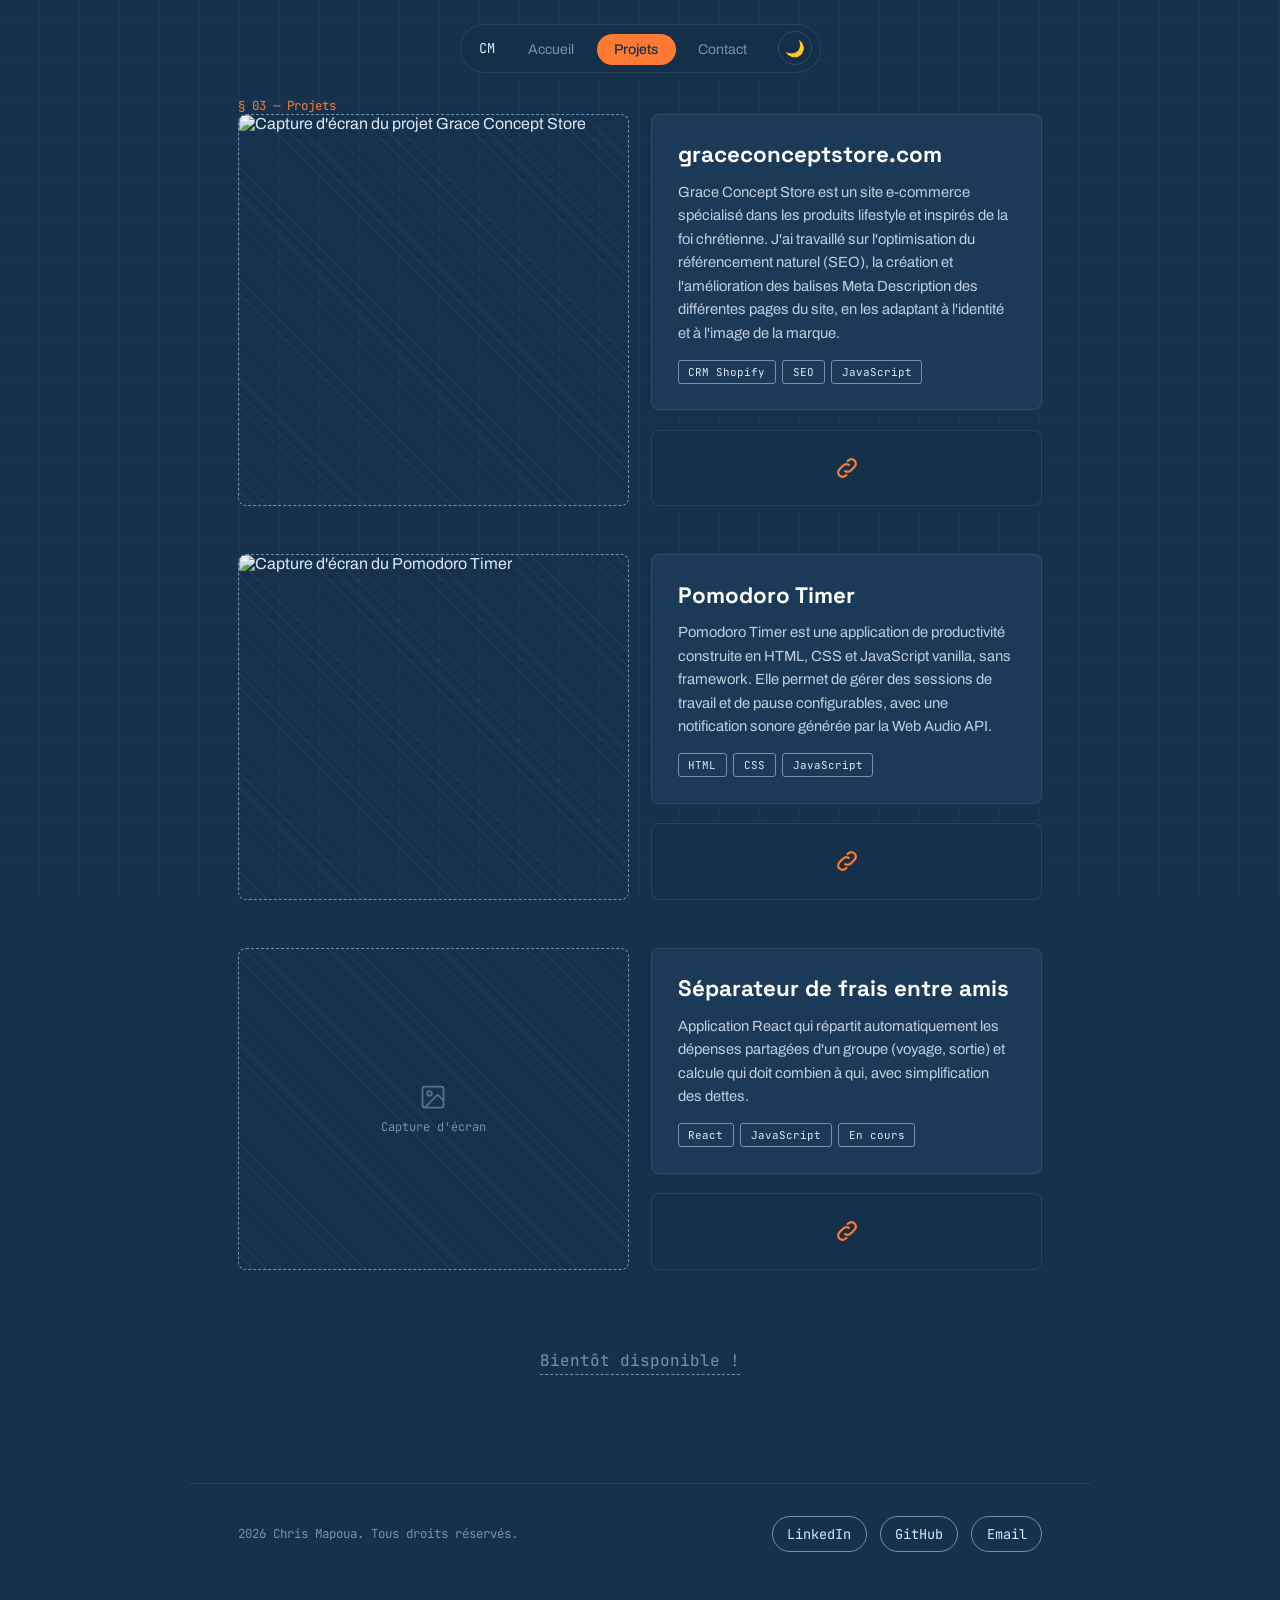
==== projects.html @ b3194ba0 "pages web upload portfolio" ====
<!DOCTYPE html>
<html lang="fr">
<head>
  <meta charset="UTF-8">
  <meta name="viewport" content="width=device-width, initial-scale=1.0">
  <meta name="description" content="Projets de Chris Mapoua, développeur front-end">
  <title>Projets — Chris Mapoua</title>
  <link rel="preconnect" href="https://fonts.googleapis.com">
  <link rel="preconnect" href="https://fonts.gstatic.com" crossorigin>
  <link href="https://fonts.googleapis.com/css2?family=Space+Grotesk:wght@400;500;700&family=Archivo:wght@400;500&family=JetBrains+Mono:wght@400;500&display=swap" rel="stylesheet">
  <link rel="stylesheet" href="style.css">
</head>

<body>

  <header>
    <nav aria-label="Navigation principale">
      <a href="index.html" class="logo">CM</a>
      <ul class="nav-links">
        <li><a href="index.html">Accueil</a></li>
        <li><a href="projects.html" class="active">Projets</a></li>
        <li><a href="contact.html">Contact</a></li>
      </ul>
      <button id="theme-toggle" aria-label="Changer le thème clair/sombre">🌙</button>
    </nav>
  </header>

  <main>
    <span class="section-eyebrow" style="margin-top: 0;">§ 03 — Projets</span>

    <!-- Projet 1 : Grace Concept Store (site réel, en production) -->
    <article class="project-full reveal" id="grace">
      <div class="shot">
        <img src="images/homepage grace portfolio.png" alt="Capture d'écran du projet Grace Concept Store">
      </div>
      <div class="side">
        <div class="info-panel">
          <h3>graceconceptstore.com</h3>
          <p>
           Grace Concept Store est un site e-commerce spécialisé dans les produits lifestyle
           et inspirés de la foi chrétienne. J'ai travaillé sur l'optimisation du référencement naturel (SEO), la création et l'amélioration des balises Meta Description des
           différentes pages du site, en les adaptant à l'identité et à l'image de la marque.
          </p>
          <ul class="stack-badges">
            <li>CRM Shopify</li><li>SEO</li><li>JavaScript</li>
          </ul>
        </div>
        <div class="link-panel">
          <a href="https://graceconceptstore.com/" aria-label="Voir le projet">
            <svg viewBox="0 0 24 24" fill="none" stroke="currentColor" stroke-width="1.8" aria-hidden="true">
              <path d="M10 14a3.5 3.5 0 0 0 5 0l3-3a3.5 3.5 0 0 0-5-5l-1 1"/>
              <path d="M14 10a3.5 3.5 0 0 0-5 0l-3 3a3.5 3.5 0 0 0 5 5l1-1"/>
            </svg>
          </a>
        </div>
      </div>
    </article>

    <!-- Projet 2 : Pomodoro Timer -->
    <article class="project-full reveal" id="pomodoro">
      <div class="shot">
        <img src="images/pomodoro-screenshot.png" alt="Capture d'écran du Pomodoro Timer">
      </div>
      <div class="side">
        <div class="info-panel">
          <h3>Pomodoro Timer</h3>
          <p>
            Pomodoro Timer est une application de productivité construite en HTML, CSS et
            JavaScript vanilla, sans framework. Elle permet de gérer des sessions de travail
            et de pause configurables, avec une notification sonore générée par la Web Audio API.
          </p>
          <ul class="stack-badges">
            <li>HTML</li><li>CSS</li><li>JavaScript</li>
          </ul>
        </div>
        <div class="link-panel">
          <a href="#" aria-label="Voir le projet">
            <svg viewBox="0 0 24 24" fill="none" stroke="currentColor" stroke-width="1.8" aria-hidden="true">
              <path d="M10 14a3.5 3.5 0 0 0 5 0l3-3a3.5 3.5 0 0 0-5-5l-1 1"/>
              <path d="M14 10a3.5 3.5 0 0 0-5 0l-3 3a3.5 3.5 0 0 0 5 5l1-1"/>
            </svg>
          </a>
        </div>
      </div>
    </article>

    <!-- Projet 3 : Séparateur de frais entre amis (en cours) -->
    <article class="project-full reveal" id="split">
      <div class="shot">
        <div class="shot-label">
          <svg viewBox="0 0 24 24" fill="none" stroke="currentColor" stroke-width="1.5" aria-hidden="true">
            <rect x="3" y="3" width="18" height="18" rx="2"/><circle cx="9" cy="9" r="2"/><path d="M21 15l-5-5L5 21"/>
          </svg>
          <span>Capture d'écran</span>
        </div>
      </div>
      <div class="side">
        <div class="info-panel">
          <h3>Séparateur de frais entre amis</h3>
          <p>
            Application React qui répartit automatiquement les dépenses partagées d'un groupe
            (voyage, sortie) et calcule qui doit combien à qui, avec simplification des dettes.
          </p>
          <ul class="stack-badges">
            <li>React</li><li>JavaScript</li><li>En cours</li>
          </ul>
        </div>
        <div class="link-panel">
          <a href="#" aria-label="Voir le projet">
            <svg viewBox="0 0 24 24" fill="none" stroke="currentColor" stroke-width="1.8" aria-hidden="true">
              <path d="M10 14a3.5 3.5 0 0 0 5 0l3-3a3.5 3.5 0 0 0-5-5l-1 1"/>
              <path d="M14 10a3.5 3.5 0 0 0-5 0l-3 3a3.5 3.5 0 0 0 5 5l1-1"/>
            </svg>
          </a>
        </div>
      </div>
    </article>

    <div class="coming-soon-link">
      <a href="#">Bientôt disponible !</a>
    </div>
  </main>

  <footer>
    <small><span id="copyright-year">2026</span> Chris Mapoua. Tous droits réservés.</small>
    <ul class="socials">
      <li><a href="https://linkedin.com/in/chris-mapoua" target="_blank" rel="noopener noreferrer" aria-label="LinkedIn">LinkedIn</a></li>
      <li><a href="https://github.com/Chrix162" target="_blank" rel="noopener noreferrer" aria-label="GitHub">GitHub</a></li>
      <li><a href="mailto:cmapoua@gmail.com" aria-label="Email">Email</a></li>
    </ul>
  </footer>

  <script src="script.js"></script>
</body>
</html>
---- style.css ----
/* =========================================================
   Chris Mapoua — Portfolio — style.css
   Design system "Blueprint" partagé entre index.html,
   projects.html et contact.html.
========================================================= */

:root {
  --bg: #16314c;
  --bg-2: #1c3c5c;
  --panel: #1a3a58;
  --panel-2: #14304a;
  --line: #dbe9f6;
  --line-dim: #6f94b3;
  --orange: #ff7a33;
  --heading: #ffffff;
  --grid-line: rgba(219,233,246,0.06);
  --font-display: 'Space Grotesk', sans-serif;
  --font-body: 'Archivo', sans-serif;
  --font-mono: 'JetBrains Mono', monospace;
}

* { box-sizing: border-box; margin: 0; padding: 0; }
html { scroll-behavior: smooth; }
body {
  background: var(--bg);
  color: var(--line);
  font-family: var(--font-body);
  min-height: 100vh;
  position: relative;
}

/* Grille de fond façon papier calque, sur toutes les pages */
body::before {
  content: '';
  position: fixed;
  inset: 0;
  z-index: -1;
  background-image:
    repeating-linear-gradient(0deg, transparent, transparent 39px, var(--grid-line) 40px),
    repeating-linear-gradient(90deg, transparent, transparent 39px, var(--grid-line) 40px);
}

a { color: inherit; }

/* ---------- Navbar pilule flottante (identique sur les 3 pages) ---------- */
header { position: sticky; top: 1.5rem; z-index: 50; display: flex; justify-content: center; margin-bottom: 3rem; }
header nav {
  display: flex;
  align-items: center;
  gap: 0.4rem;
  background: rgba(20, 48, 74, 0.85);
  backdrop-filter: blur(10px);
  border: 1px solid rgba(219,233,246,0.1);
  border-radius: 999px;
  padding: 0.4rem 0.5rem 0.4rem 1.1rem;
}
header .logo {
  font-family: var(--font-mono);
  font-size: 0.85rem;
  color: var(--line);
  text-decoration: none;
  margin-right: 0.6rem;
}
.nav-links { display: flex; gap: 0.3rem; list-style: none; }
.nav-links a {
  font-family: var(--font-body);
  font-size: 0.88rem;
  color: var(--line-dim);
  text-decoration: none;
  padding: 0.5rem 1.1rem;
  border-radius: 999px;
  transition: background 0.2s ease, color 0.2s ease;
}
.nav-links a:hover { color: var(--line); }
.nav-links a.active { background: var(--orange); color: var(--bg); font-weight: 500; }

#theme-toggle {
  margin-left: 0.4rem;
  width: 34px; height: 34px;
  border-radius: 50%;
  border: 1px solid rgba(219,233,246,0.15);
  background: transparent;
  color: var(--line);
  font-size: 1rem;
  cursor: pointer;
}

main { max-width: 900px; margin: 0 auto; padding: 0 clamp(1.5rem, 6vw, 3rem) 5rem; }

/* ---------- Hero ---------- */
.hero { padding-top: 1rem; }
.hero-identity { display: flex; align-items: center; gap: 1.4rem; margin-bottom: 1.6rem; }
.hero-photo {
  width: 92px; height: 92px;
  border-radius: 50%;
  object-fit: cover;
  border: 2px solid var(--orange);
  background: var(--panel);
}
.hero h1 { font-family: var(--font-display); font-weight: 700; font-size: clamp(1.9rem, 5vw, 2.6rem); color: var(--heading); }
.hero .role { font-family: var(--font-mono); font-size: 0.92rem; color: var(--orange); margin-top: 0.3rem; }
.intro { max-width: 62ch; line-height: 1.7; color: var(--line); opacity: 0.88; font-size: 1.02rem; }

.socials { display: flex; gap: 0.8rem; list-style: none; margin-top: 1.6rem; flex-wrap: wrap; }
.socials a {
  display: inline-flex; align-items: center; gap: 0.4rem;
  font-family: var(--font-mono); font-size: 0.85rem;
  text-decoration: none;
  border: 1px solid var(--line-dim);
  padding: 0.5rem 0.9rem;
  border-radius: 999px;
  transition: border-color 0.2s ease, color 0.2s ease;
}
.socials a:hover { border-color: var(--orange); color: var(--orange); }
.socials svg { width: 16px; height: 16px; }

/* ---------- Section title pattern ---------- */
.section-eyebrow { font-family: var(--font-mono); font-size: 0.78rem; color: var(--orange); margin-top: 3.5rem; display: block; }
h2 { font-family: var(--font-display); font-weight: 700; font-size: clamp(1.6rem, 4vw, 2.1rem); color: var(--heading); margin-top: 0.5rem; margin-bottom: 1.6rem; }

/* ---------- Experience / education tabs ---------- */
.tabs { display: flex; gap: 0.5rem; margin-bottom: 1.6rem; }
.tab-btn {
  font-family: var(--font-mono);
  font-size: 0.85rem;
  color: var(--line-dim);
  background: transparent;
  border: 1px solid var(--line-dim);
  padding: 0.5rem 1.1rem;
  border-radius: 6px;
  cursor: pointer;
  transition: border-color 0.2s ease, color 0.2s ease;
}
.tab-btn.active, .tab-btn:hover { border-color: var(--orange); color: var(--orange); }
.tab-content.hidden { display: none; }

.timeline { list-style: none; display: flex; flex-direction: column; gap: 1.2rem; }
.entry {
  background: var(--panel);
  border: 1px solid rgba(219,233,246,0.1);
  border-radius: 10px;
  padding: 1.6rem;
  position: relative;
}
.entry-logo {
  width: 36px; height: 36px;
  border-radius: 6px;
  object-fit: contain;
  background: var(--panel-2);
  padding: 4px;
  margin-bottom: 0.8rem;
}
.entry h3 { font-family: var(--font-display); font-size: 1.15rem; color: var(--heading); }
.role-row { display: flex; flex-wrap: wrap; justify-content: space-between; align-items: baseline; gap: 0.5rem; margin-top: 0.6rem; }
.role-row .role { font-family: var(--font-mono); font-size: 0.85rem; color: var(--orange); }
.role-row .dates { font-family: var(--font-mono); font-size: 0.78rem; color: var(--line-dim); }
.entry ul { margin-top: 0.9rem; padding-left: 1.2rem; display: flex; flex-direction: column; gap: 0.5rem; }
.entry li { font-size: 0.92rem; line-height: 1.55; color: var(--line); opacity: 0.85; }

/* ---------- Skills grid ---------- */
.skills-grid {
  list-style: none;
  display: grid;
  grid-template-columns: repeat(auto-fill, minmax(90px, 1fr));
  gap: 1rem;
}
.skills-grid li {
  background: var(--panel);
  border: 1px solid rgba(219,233,246,0.1);
  border-radius: 8px;
  padding: 1rem 0.6rem;
  display: flex;
  flex-direction: column;
  align-items: center;
  gap: 0.5rem;
  transition: border-color 0.2s ease;
}
.skills-grid li:hover { border-color: var(--orange); }
.skill-icon { width: 30px; height: 30px; }
/* Le logo Vercel est un aplat noir : sur notre fond sombre il faut
   l'inverser en blanc pour qu'il reste visible. */
.skill-icon--invert { filter: invert(1); }
.skills-grid span { font-family: var(--font-mono); font-size: 0.75rem; color: var(--line-dim); }

/* ---------- Projects (aperçu sur index + grille complète sur projects.html) ---------- */
.projects-grid {
  display: grid;
  grid-template-columns: repeat(auto-fit, minmax(240px, 1fr));
  gap: 1.2rem;
}
.project-card {
  background: var(--panel);
  border: 1px solid rgba(219,233,246,0.1);
  border-radius: 10px;
  padding: 1.4rem;
}
.project-card h3 { font-family: var(--font-display); font-size: 1.1rem; }
.card-link { text-decoration: none; color: var(--heading); }
.card-link:hover { color: var(--orange); }
.project-card p { margin-top: 0.6rem; font-size: 0.9rem; line-height: 1.55; color: var(--line); opacity: 0.82; }
.stack-badges { list-style: none; display: flex; flex-wrap: wrap; gap: 0.4rem; margin-top: 0.9rem; }
.stack-badges li {
  font-family: var(--font-mono); font-size: 0.68rem;
  border: 1px solid var(--line-dim);
  padding: 0.25rem 0.6rem;
  border-radius: 3px;
}
.see-more {
  display: inline-block;
  margin-top: 1.6rem;
  font-family: var(--font-mono);
  font-size: 0.9rem;
  color: var(--orange);
  text-decoration: none;
  border-bottom: 1px dashed var(--orange);
  padding-bottom: 2px;
}

/* ---------- Projets — page complète (style Tim Gatzke) ---------- */
.project-full {
  display: grid;
  grid-template-columns: 1fr 1fr;
  gap: 1.4rem;
  margin-bottom: 3rem;
}
.project-full .shot {
  border: 1.5px dashed var(--line-dim);
  border-radius: 8px;
  background: repeating-linear-gradient(45deg, transparent, transparent 9px, rgba(219,233,246,0.05) 9px, rgba(219,233,246,0.05) 10px);
  display: flex; align-items: center; justify-content: center;
  min-height: 280px;
  position: relative;
  overflow: hidden;
}
/* L'image de capture d'écran remplit tout le cadre .shot, sans le déformer.
   object-fit: cover recadre l'excédent au lieu d'étirer l'image. */
.shot img {
  display: block;
  width: 100%;
  height: 100%;
  object-fit: cover;
}
.shot-label {
  display: flex; flex-direction: column; align-items: center; gap: 0.5rem;
  color: var(--line-dim); font-family: var(--font-mono); font-size: 0.75rem; text-align: center;
}
.shot-label svg { width: 28px; height: 28px; opacity: 0.7; }
.project-full .side { display: flex; flex-direction: column; gap: 1.2rem; }
.info-panel {
  background: var(--panel);
  border: 1px solid rgba(219,233,246,0.1);
  border-radius: 8px;
  padding: 1.6rem;
  flex-grow: 1;
}
.info-panel h3 { font-family: var(--font-display); font-size: 1.4rem; color: var(--heading); }
.info-panel p { margin-top: 0.7rem; line-height: 1.6; color: var(--line); opacity: 0.85; font-size: 0.92rem; }
.link-panel {
  background: var(--panel-2);
  border: 1px solid rgba(219,233,246,0.1);
  border-radius: 8px;
  display: flex; align-items: center; justify-content: center;
  padding: 1.4rem;
}
.link-panel a { color: var(--orange); display: flex; }
.link-panel a:hover { color: var(--heading); }
.link-panel svg { width: 30px; height: 30px; }
.coming-soon-link { text-align: center; padding: 2rem 0; font-family: var(--font-mono); }
.coming-soon-link a {
  color: var(--line-dim); text-decoration: none; font-size: 1rem;
  border-bottom: 1px dashed var(--line-dim); padding-bottom: 3px;
}
.coming-soon-link a:hover { color: var(--orange); border-color: var(--orange); }

/* ---------- Contact (aperçu + page complète) ---------- */
.contact { margin-top: 3.5rem; }
.contact p { color: var(--line-dim); margin-bottom: 1rem; }
.contact > a {
  display: inline-block;
  font-family: var(--font-mono);
  color: var(--orange);
  text-decoration: none;
  border-bottom: 1px dashed var(--orange);
}

.contact-grid {
  display: grid;
  grid-template-columns: 1fr 1fr;
  grid-template-rows: auto auto;
  gap: 1.2rem;
  margin-bottom: 3.5rem;
}
.contact-card {
  background: var(--panel);
  border: 1px solid rgba(219,233,246,0.1);
  border-radius: 12px;
  display: flex; align-items: center; justify-content: center;
  text-align: center;
  padding: 2rem;
  transition: border-color 0.2s ease;
}
.contact-card:hover { border-color: var(--orange); }
.contact-card--email { grid-column: 1; grid-row: 1; }
.contact-card--github { grid-column: 1; grid-row: 2; flex-direction: column; gap: 0.6rem; }
.contact-card--linkedin { grid-column: 2; grid-row: 1 / 3; }

.email-pill {
  display: inline-flex; align-items: center; gap: 0.6rem;
  background: var(--panel-2);
  border-radius: 999px;
  padding: 0.6rem 1.2rem;
  color: var(--line);
  text-decoration: none;
  font-family: var(--font-mono);
  font-size: 0.85rem;
  transition: background 0.2s ease;
}
.email-pill:hover { background: var(--orange); color: var(--bg); }
.email-pill svg { width: 18px; height: 18px; }

.contact-card--github a { text-decoration: none; color: inherit; display: flex; flex-direction: column; align-items: center; gap: 0.6rem; }
.contact-card--github svg { width: 38px; height: 38px; color: var(--line); }
.contact-card--github h3 { font-family: var(--font-display); font-size: 1.15rem; color: var(--heading); }
.contact-card--github p { font-size: 0.88rem; color: var(--line-dim); }

.contact-card--linkedin a { color: var(--line); display: flex; align-items: center; justify-content: center; }
.contact-card--linkedin svg { width: 42px; height: 42px; }
.contact-card--linkedin a:hover svg { color: var(--orange); }

form { margin-top: 2rem; display: flex; flex-direction: column; gap: 1rem; }
.field {
  background: var(--panel);
  border: 1px solid rgba(219,233,246,0.12);
  border-radius: 8px;
  padding: 0.9rem 1.1rem;
  transition: border-color 0.2s ease;
}
.field:focus-within { border-color: var(--orange); }
.field label { display: block; font-family: var(--font-mono); font-size: 0.72rem; color: var(--line-dim); margin-bottom: 0.3rem; }
.field input, .field textarea {
  width: 100%; background: transparent; border: none; outline: none;
  color: var(--line); font-family: var(--font-body); font-size: 0.95rem;
}
.field textarea { resize: vertical; min-height: 110px; }
.field input::placeholder, .field textarea::placeholder { color: var(--line-dim); opacity: 0.6; }
.submit {
  margin-top: 0.4rem;
  background: var(--orange);
  color: var(--bg);
  border: none;
  border-radius: 8px;
  padding: 0.95rem;
  font-family: var(--font-body);
  font-weight: 500;
  font-size: 0.95rem;
  cursor: pointer;
  transition: background 0.2s ease;
}
.submit:hover { background: #ff8f52; }

/* ---------- Animation d'apparition au scroll ---------- */
/* État de départ : invisible et légèrement décalé vers le bas */
.reveal {
  opacity: 0;
  transform: translateY(24px);
  transition: opacity 0.6s ease, transform 0.6s ease;
}
/* Cette classe est ajoutée par le JS quand l'élément entre dans l'écran */
.reveal.is-visible {
  opacity: 1;
  transform: translateY(0);
}

/* ---------- Thème clair (activé par le bouton 🌙/☀️) ---------- */
body[data-theme="light"] {
  --bg: #f4f7fa;
  --panel: #ffffff;
  --panel-2: #eef2f6;
  --line: #16314c;
  --line-dim: #5b7a95;
  /* Titres en noir gras, bien visibles sur fond clair */
  --heading: #10151b;
  /* Carreaux de la grille de fond : noir/gris foncé au lieu du bleu clair */
  --grid-line: rgba(16,21,27,0.08);
}

/* ---------- Footer ---------- */
footer {
  max-width: 900px;
  margin: 0 auto;
  padding: 2rem clamp(1.5rem, 6vw, 3rem) 3rem;
  display: flex;
  justify-content: space-between;
  align-items: center;
  flex-wrap: wrap;
  gap: 1rem;
  border-top: 1px solid rgba(219,233,246,0.1);
}
footer small { font-family: var(--font-mono); font-size: 0.78rem; color: var(--line-dim); }
footer .socials { margin-top: 0; }

/* ---------- Responsive ---------- */
@media (max-width: 700px) {
  .project-full { grid-template-columns: 1fr; }
  .project-full .shot { min-height: 200px; }
}
@media (max-width: 640px) {
  .contact-grid { grid-template-columns: 1fr; grid-template-rows: auto; }
  .contact-card--email, .contact-card--github, .contact-card--linkedin { grid-column: 1; grid-row: auto; }
  .contact-card--linkedin { min-height: 150px; }
  .hero-identity { flex-direction: column; text-align: center; }
  .role-row { flex-direction: column; align-items: flex-start; }
  footer { flex-direction: column; text-align: center; }
}
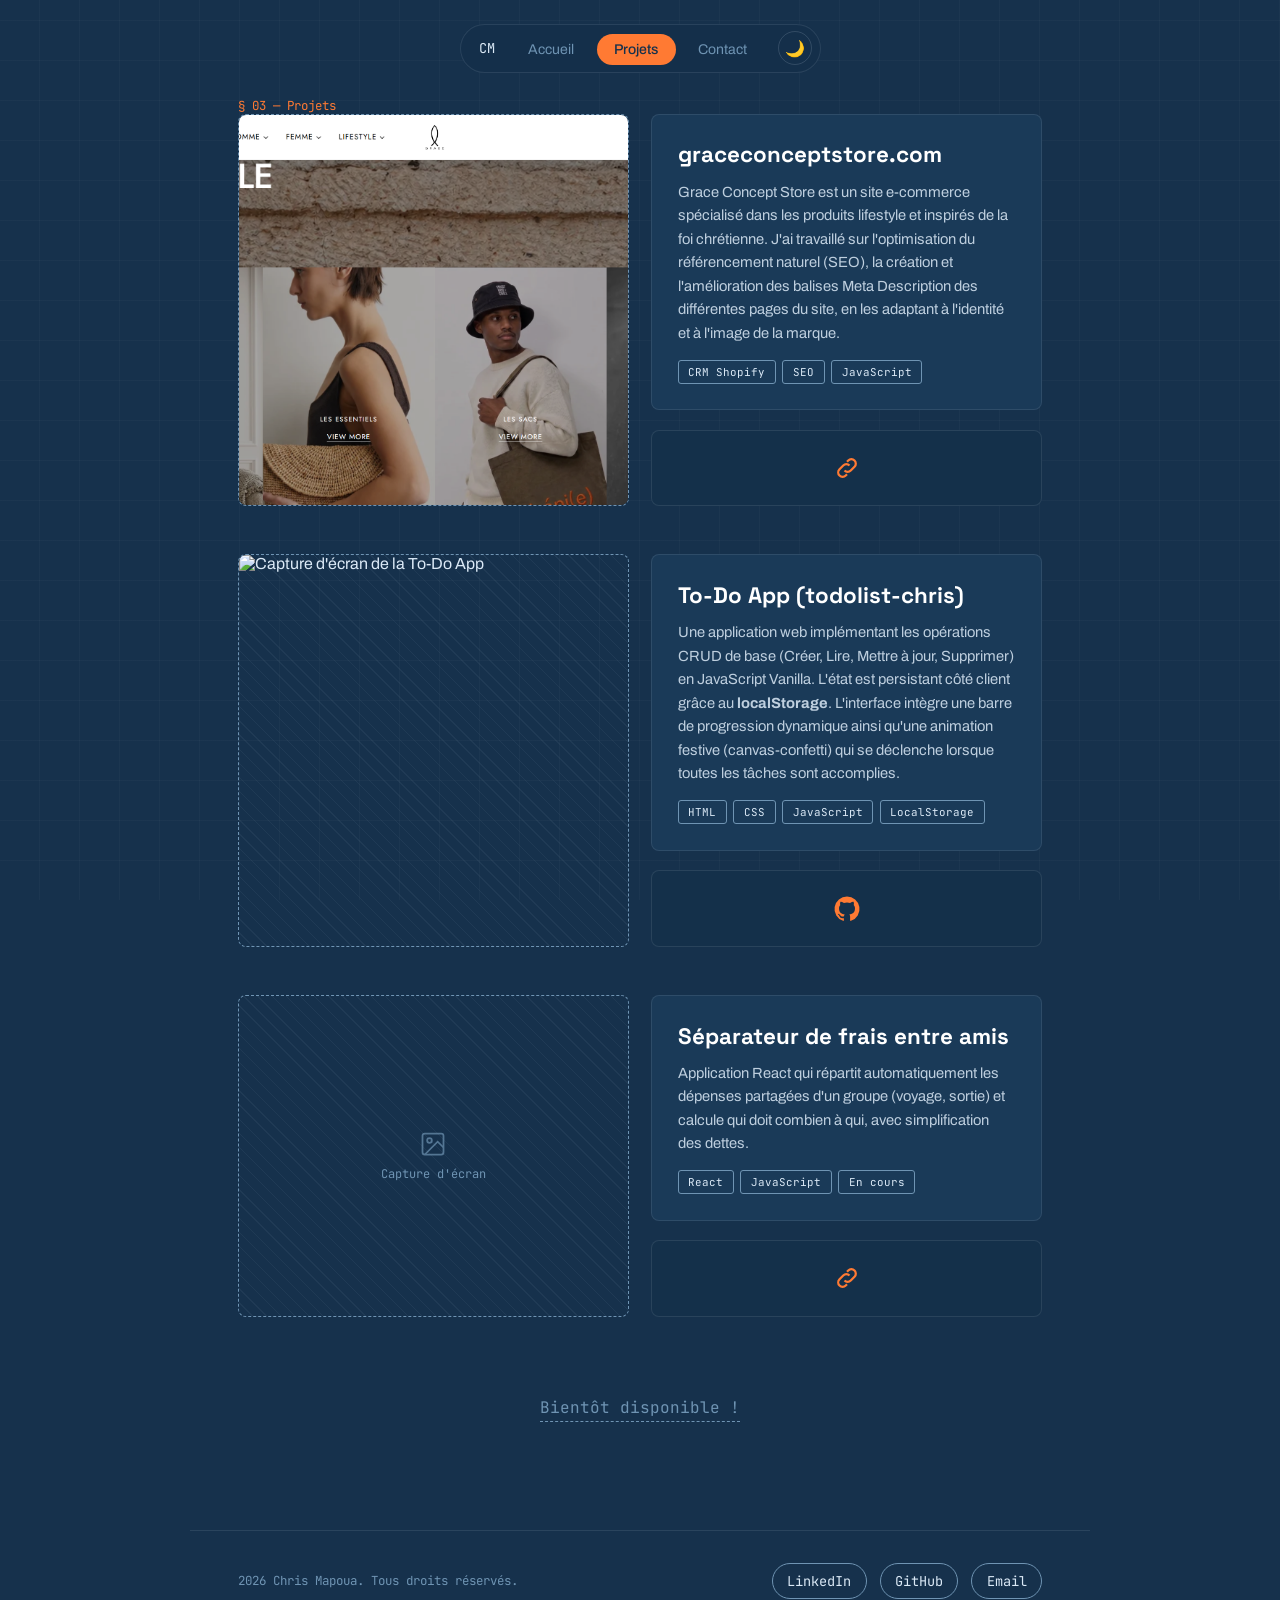
==== commit c5e70574: "Update project details from Pomodoro Timer to To-Do App Replaced Pomodoro Timer project with To-Do A" ====
--- a/projects.html
+++ b/projects.html
@@ -56,28 +56,29 @@
       </div>
     </article>
 
-    <!-- Projet 2 : Pomodoro Timer -->
-    <article class="project-full reveal" id="pomodoro">
+  <!-- Projet 2 : To-Do App (remplace le Pomodoro) -->
+    <article class="project-full reveal" id="todo">
       <div class="shot">
-        <img src="images/pomodoro-screenshot.png" alt="Capture d'écran du Pomodoro Timer">
+        <!-- Utilisation de l'image présente dans ton repository -->
+        <img src="images/toDolist.png" alt="Capture d'écran de la To-Do App">
       </div>
       <div class="side">
         <div class="info-panel">
-          <h3>Pomodoro Timer</h3>
+          <h3>To-Do App (todolist-chris)</h3>
           <p>
-            Pomodoro Timer est une application de productivité construite en HTML, CSS et
-            JavaScript vanilla, sans framework. Elle permet de gérer des sessions de travail
-            et de pause configurables, avec une notification sonore générée par la Web Audio API.
+            Une application web implémentant les opérations CRUD de base (Créer, Lire, Mettre à jour, Supprimer) en JavaScript Vanilla. 
+            L'état est persistant côté client grâce au <strong>localStorage</strong>. L'interface intègre une barre de progression dynamique 
+            ainsi qu'une animation festive (canvas-confetti) qui se déclenche lorsque toutes les tâches sont accomplies.
           </p>
           <ul class="stack-badges">
-            <li>HTML</li><li>CSS</li><li>JavaScript</li>
+            <li>HTML</li><li>CSS</li><li>JavaScript</li><li>LocalStorage</li>
           </ul>
         </div>
         <div class="link-panel">
-          <a href="#" aria-label="Voir le projet">
-            <svg viewBox="0 0 24 24" fill="none" stroke="currentColor" stroke-width="1.8" aria-hidden="true">
-              <path d="M10 14a3.5 3.5 0 0 0 5 0l3-3a3.5 3.5 0 0 0-5-5l-1 1"/>
-              <path d="M14 10a3.5 3.5 0 0 0-5 0l-3 3a3.5 3.5 0 0 0 5 5l1-1"/>
+          <!-- Lien direct vers ton dépôt GitHub -->
+          <a href="https://github.com/CHRIX162/todolist-chris" target="_blank" rel="noopener" aria-label="Voir le code sur GitHub">
+            <svg viewBox="0 0 24 24" fill="currentColor" width="30" height="30" aria-hidden="true">
+              <path d="M12 2a10 10 0 0 0-3.16 19.49c.5.09.68-.22.68-.48v-1.7c-2.78.6-3.37-1.34-3.37-1.34-.46-1.16-1.11-1.47-1.11-1.47-.91-.62.07-.6.07-.6 1 .07 1.53 1.03 1.53 1.03.9 1.52 2.34 1.08 2.91.83.09-.65.35-1.08.63-1.33-2.22-.25-4.56-1.11-4.56-4.94 0-1.09.39-1.98 1.03-2.68-.1-.25-.45-1.27.1-2.65 0 0 .84-.27 2.75 1.02a9.6 9.6 0 0 1 5 0c1.91-1.3 2.75-1.02 2.75-1.02.55 1.38.2 2.4.1 2.65.64.7 1.03 1.59 1.03 2.68 0 3.84-2.34 4.68-4.57 4.93.36.31.68.92.68 1.85v2.74c0 .27.18.58.69.48A10 10 0 0 0 12 2Z"/>
             </svg>
           </a>
         </div>
@@ -132,4 +133,4 @@
 
   <script src="script.js"></script>
 </body>
-</html>+</html>
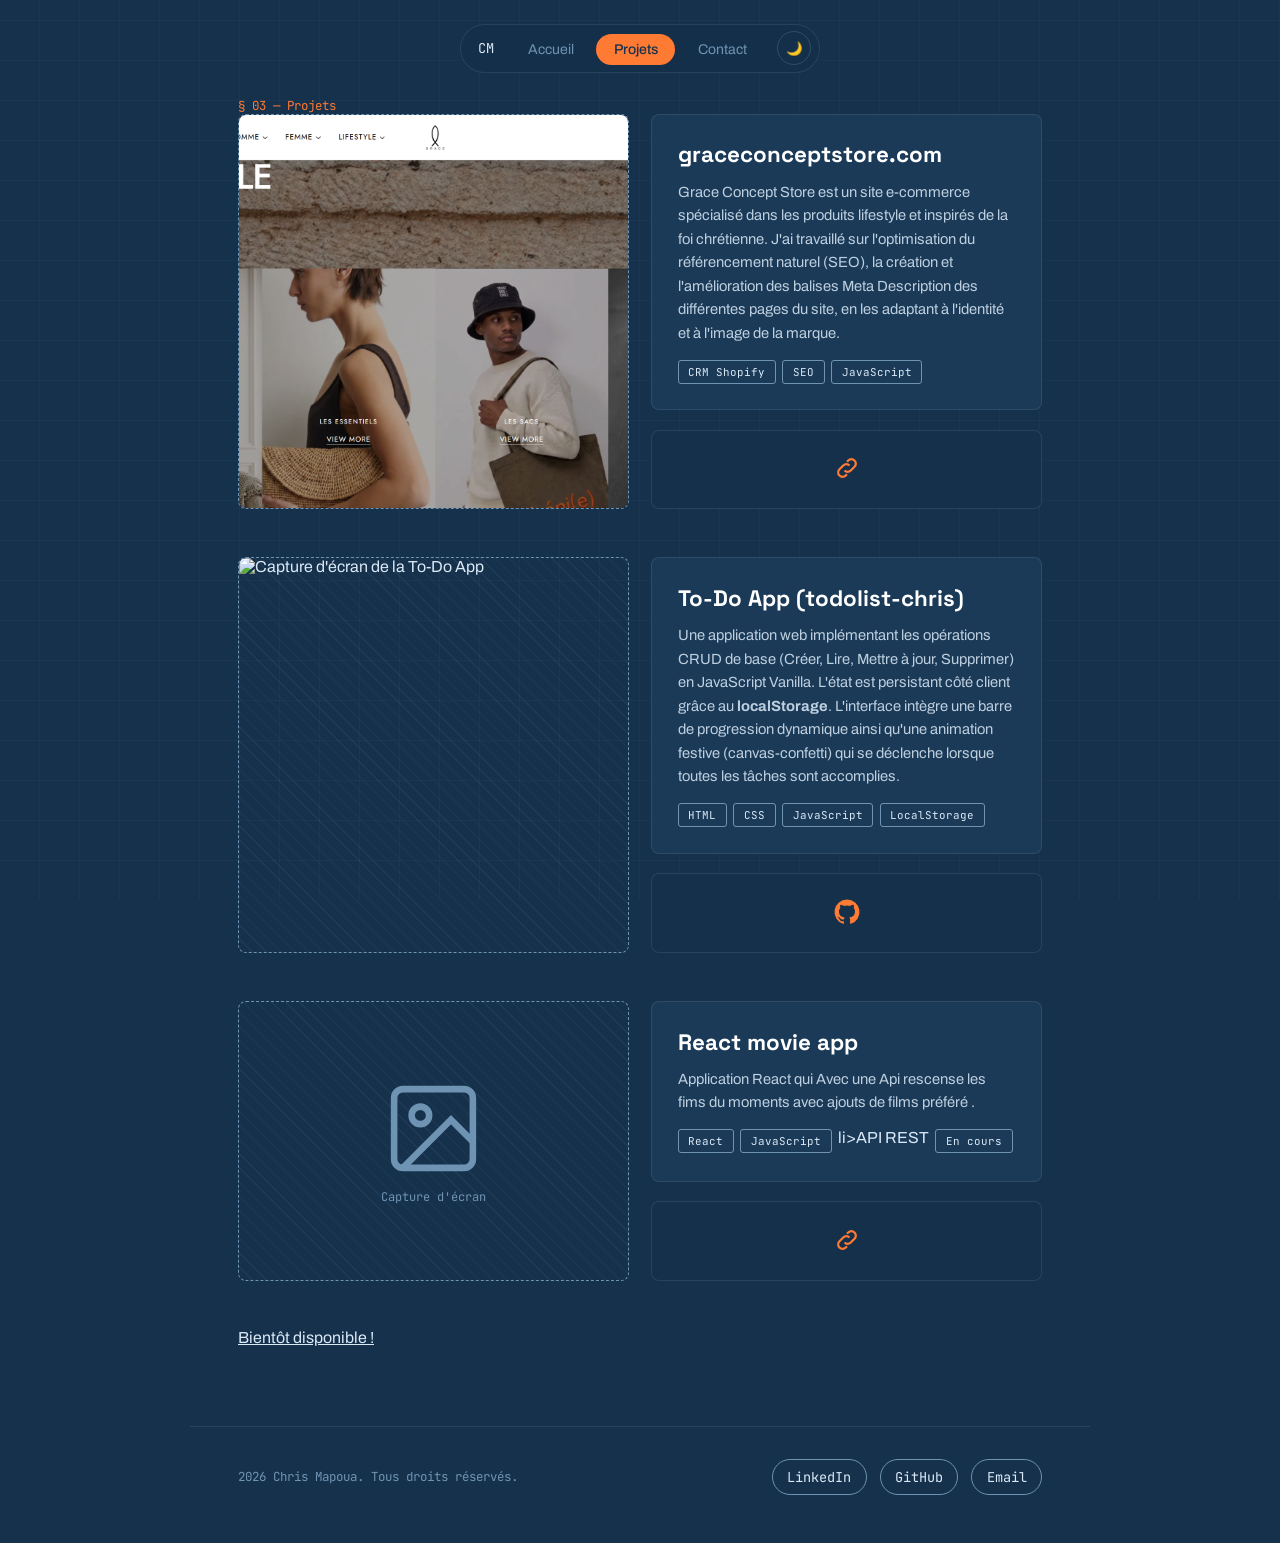
==== commit c9284d1e: "Change project title and update description Updated project description and title for clarity." ====
--- a/projects.html
+++ b/projects.html
@@ -97,13 +97,12 @@
       </div>
       <div class="side">
         <div class="info-panel">
-          <h3>Séparateur de frais entre amis</h3>
+          <h3>React movie app </h3>
           <p>
-            Application React qui répartit automatiquement les dépenses partagées d'un groupe
-            (voyage, sortie) et calcule qui doit combien à qui, avec simplification des dettes.
+            Application React qui Avec une Api rescense les fims du moments avec ajouts de films préféré .
           </p>
           <ul class="stack-badges">
-            <li>React</li><li>JavaScript</li><li>En cours</li>
+            <li>React</li><li>JavaScript</li>li>API REST </li><li>En cours</li>
           </ul>
         </div>
         <div class="link-panel">
--- a/style.css
+++ b/style.css
@@ -1,10 +1,13 @@
 /* =========================================================
    Chris Mapoua — Portfolio — style.css
-   Design system "Blueprint" partagé entre index.html,
-   projects.html et contact.html.
+   Design system "Blueprint" (Accueil, Projets, Contact)
 ========================================================= */
 
+/* ---------------------------------------------------------
+   1. VARIABLES ET THÈMES
+--------------------------------------------------------- */
 :root {
+  /* Couleurs Mode Sombre (Défaut) */
   --bg: #16314c;
   --bg-2: #1c3c5c;
   --panel: #1a3a58;
@@ -14,13 +17,37 @@
   --orange: #ff7a33;
   --heading: #ffffff;
   --grid-line: rgba(219,233,246,0.06);
+  
+  /* Typographie */
   --font-display: 'Space Grotesk', sans-serif;
   --font-body: 'Archivo', sans-serif;
   --font-mono: 'JetBrains Mono', monospace;
 }
 
-* { box-sizing: border-box; margin: 0; padding: 0; }
-html { scroll-behavior: smooth; }
+/* Couleurs Mode Clair (Activé via le bouton 🌙/☀️) */
+body[data-theme="light"] {
+  --bg: #f4f7fa;
+  --panel: #ffffff;
+  --panel-2: #eef2f6;
+  --line: #16314c;
+  --line-dim: #5b7a95;
+  --heading: #10151b;
+  --grid-line: rgba(16,21,27,0.08);
+}
+
+/* ---------------------------------------------------------
+   2. CONFIGURATION DE BASE
+--------------------------------------------------------- */
+* { 
+  box-sizing: border-box; 
+  margin: 0; 
+  padding: 0; 
+}
+
+html { 
+  scroll-behavior: smooth; /* Permet un défilement doux vers les ancres */
+}
+
 body {
   background: var(--bg);
   color: var(--line);
@@ -29,7 +56,7 @@
   position: relative;
 }
 
-/* Grille de fond façon papier calque, sur toutes les pages */
+/* Grille en arrière-plan (Style Blueprint) */
 body::before {
   content: '';
   position: fixed;
@@ -42,25 +69,43 @@
 
 a { color: inherit; }
 
-/* ---------- Navbar pilule flottante (identique sur les 3 pages) ---------- */
-header { position: sticky; top: 1.5rem; z-index: 50; display: flex; justify-content: center; margin-bottom: 3rem; }
+/* Conteneur principal qui centre le contenu sur toutes les pages */
+main { 
+  max-width: 900px; 
+  margin: 0 auto; 
+  padding: 0 clamp(1.5rem, 6vw, 3rem) 5rem; 
+}
+
+/* ---------------------------------------------------------
+   3. NAVIGATION (HEADER)
+--------------------------------------------------------- */
+header { 
+  position: sticky; 
+  top: 1.5rem; 
+  z-index: 50; 
+  display: flex; 
+  justify-content: center; 
+  margin-bottom: 3rem; 
+}
+
 header nav {
   display: flex;
   align-items: center;
   gap: 0.4rem;
   background: rgba(20, 48, 74, 0.85);
-  backdrop-filter: blur(10px);
+  backdrop-filter: blur(10px); /* Flou derrière la navbar */
   border: 1px solid rgba(219,233,246,0.1);
   border-radius: 999px;
   padding: 0.4rem 0.5rem 0.4rem 1.1rem;
 }
+
 header .logo {
   font-family: var(--font-mono);
   font-size: 0.85rem;
-  color: var(--line);
   text-decoration: none;
   margin-right: 0.6rem;
 }
+
 .nav-links { display: flex; gap: 0.3rem; list-style: none; }
 .nav-links a {
   font-family: var(--font-body);
@@ -69,11 +114,14 @@
   text-decoration: none;
   padding: 0.5rem 1.1rem;
   border-radius: 999px;
-  transition: background 0.2s ease, color 0.2s ease;
-}
-.nav-links a:hover { color: var(--line); }
+  position: relative;
+  outline: none;
+  transition: transform 0.3s cubic-bezier(0.16, 1, 0.3, 1), color 0.3s ease, background-color 0.3s ease;
+}
+
 .nav-links a.active { background: var(--orange); color: var(--bg); font-weight: 500; }
 
+/* Bouton Dark/Light mode */
 #theme-toggle {
   margin-left: 0.4rem;
   width: 34px; height: 34px;
@@ -81,26 +129,67 @@
   border: 1px solid rgba(219,233,246,0.15);
   background: transparent;
   color: var(--line);
-  font-size: 1rem;
   cursor: pointer;
-}
-
-main { max-width: 900px; margin: 0 auto; padding: 0 clamp(1.5rem, 6vw, 3rem) 5rem; }
-
-/* ---------- Hero ---------- */
-.hero { padding-top: 1rem; }
-.hero-identity { display: flex; align-items: center; gap: 1.4rem; margin-bottom: 1.6rem; }
-.hero-photo {
-  width: 92px; height: 92px;
-  border-radius: 50%;
-  object-fit: cover;
-  border: 2px solid var(--orange);
-  background: var(--panel);
-}
+  position: relative;
+  transition: transform 0.3s cubic-bezier(0.16, 1, 0.3, 1), color 0.3s ease, background-color 0.3s ease;
+}
+
+/* --- Effet au survol : Contour Jaune Extensible (Style Horizon) --- */
+.nav-links a::after,
+#theme-toggle::after {
+  content: '';
+  position: absolute;
+  inset: -3px;
+  border: 2px solid #ffcc00; /* Contour jaune */
+  border-radius: 999px;
+  opacity: 0;
+  transform: scale(0.85);
+  transition: transform 0.3s cubic-bezier(0.16, 1, 0.3, 1), opacity 0.3s ease;
+  pointer-events: none;
+}
+
+.nav-links a:hover, #theme-toggle:hover { transform: scale(1.05); color: #ffcc00; }
+.nav-links a:hover::after, #theme-toggle:hover::after { opacity: 1; transform: scale(1); }
+.nav-links a.active:hover { color: var(--bg); }
+.nav-links a.active::after { border-color: var(--orange); } /* L'onglet actif garde le contour orange */
+
+/* ---------------------------------------------------------
+   4. SECTION ACCUEIL (HERO)
+--------------------------------------------------------- */
+/* Flexbox pour aligner le texte à gauche et la photo à droite */
+.hero {
+  display: flex;
+  align-items: center;
+  justify-content: space-between;
+  gap: 40px;
+  min-height: 75vh;
+}
+
+.hero-text { max-width: 600px; }
 .hero h1 { font-family: var(--font-display); font-weight: 700; font-size: clamp(1.9rem, 5vw, 2.6rem); color: var(--heading); }
-.hero .role { font-family: var(--font-mono); font-size: 0.92rem; color: var(--orange); margin-top: 0.3rem; }
-.intro { max-width: 62ch; line-height: 1.7; color: var(--line); opacity: 0.88; font-size: 1.02rem; }
-
+.hero .role { font-family: var(--font-mono); font-size: 0.92rem; color: var(--orange); margin-top: 0.3rem; margin-bottom: 1rem; }
+.intro { line-height: 1.7; color: var(--line); opacity: 0.88; font-size: 1.02rem; }
+
+/* Conteneur de la photo pour qu'elle ne se rétrécisse pas */
+.hero-photo-wrapper { flex-shrink: 0; }
+
+/* --- Style Polaroid (Photo Encadrée) --- */
+.polaroid-photo-container {
+ background: rgba(26, 58, 88, 0.35); /* Fond bleu très transparent */
+  backdrop-filter: blur(10px); /* Floute ce qui est derrière le cadre */
+  padding: 12px 12px 36px 12px;
+  border: 1px solid rgba(255, 122, 51, 0.4); /* Contour orange léger */
+  border-radius: 8px; 
+  box-shadow: 0 8px 32px rgba(0, 0, 0, 0.3);
+  transform: rotate(-2deg);
+  transition: transform 0.3s cubic-bezier(0.16, 1, 0.3, 1), box-shadow 0.3s ease;
+  display: inline-block;
+  max-width: 260px;
+}
+.polaroid-img { width: 100%; height: auto; object-fit: cover; border-radius: 2px; display: block; }
+.polaroid-photo-container:hover { transform: rotate(0deg) translateY(-6px); box-shadow: 6px 14px 28px rgba(0, 0, 0, 0.4); }
+
+/* --- Liens Sociaux --- */
 .socials { display: flex; gap: 0.8rem; list-style: none; margin-top: 1.6rem; flex-wrap: wrap; }
 .socials a {
   display: inline-flex; align-items: center; gap: 0.4rem;
@@ -109,47 +198,34 @@
   border: 1px solid var(--line-dim);
   padding: 0.5rem 0.9rem;
   border-radius: 999px;
-  transition: border-color 0.2s ease, color 0.2s ease;
-}
-.socials a:hover { border-color: var(--orange); color: var(--orange); }
+  transition: transform 0.25s ease, border-color 0.25s ease, background-color 0.25s ease, color 0.25s ease;
+}
+.socials a:hover { transform: translateY(-3px); border-color: var(--orange); background-color: rgba(255, 122, 51, 0.15); color: var(--orange); }
 .socials svg { width: 16px; height: 16px; }
 
-/* ---------- Section title pattern ---------- */
+/* ---------------------------------------------------------
+   5. COMPOSANTS DE SECTION (Titres, Onglets, Compétences)
+--------------------------------------------------------- */
+/* Mini-titres orange au dessus de chaque section */
 .section-eyebrow { font-family: var(--font-mono); font-size: 0.78rem; color: var(--orange); margin-top: 3.5rem; display: block; }
-h2 { font-family: var(--font-display); font-weight: 700; font-size: clamp(1.6rem, 4vw, 2.1rem); color: var(--heading); margin-top: 0.5rem; margin-bottom: 1.6rem; }
-
-/* ---------- Experience / education tabs ---------- */
+h2 { font-family: var(--font-display); font-size: clamp(1.6rem, 4vw, 2.1rem); color: var(--heading); margin: 0.5rem 0 1.6rem 0; }
+
+/* Onglets Work / Education */
 .tabs { display: flex; gap: 0.5rem; margin-bottom: 1.6rem; }
 .tab-btn {
-  font-family: var(--font-mono);
-  font-size: 0.85rem;
-  color: var(--line-dim);
-  background: transparent;
-  border: 1px solid var(--line-dim);
-  padding: 0.5rem 1.1rem;
-  border-radius: 6px;
-  cursor: pointer;
-  transition: border-color 0.2s ease, color 0.2s ease;
-}
-.tab-btn.active, .tab-btn:hover { border-color: var(--orange); color: var(--orange); }
+  font-family: var(--font-mono); font-size: 0.85rem; color: var(--line-dim);
+  background: transparent; border: 1px solid var(--line-dim);
+  padding: 0.5rem 1.1rem; border-radius: 6px; cursor: pointer;
+  transition: transform 0.25s ease, border-color 0.25s ease, background-color 0.25s ease, color 0.25s ease;
+}
+.tab-btn:hover, .tab-btn.active { border-color: var(--orange); color: var(--orange); }
+.tab-btn:hover { transform: translateY(-3px); background-color: rgba(255, 122, 51, 0.15); }
 .tab-content.hidden { display: none; }
 
+/* Frise chronologique */
 .timeline { list-style: none; display: flex; flex-direction: column; gap: 1.2rem; }
-.entry {
-  background: var(--panel);
-  border: 1px solid rgba(219,233,246,0.1);
-  border-radius: 10px;
-  padding: 1.6rem;
-  position: relative;
-}
-.entry-logo {
-  width: 36px; height: 36px;
-  border-radius: 6px;
-  object-fit: contain;
-  background: var(--panel-2);
-  padding: 4px;
-  margin-bottom: 0.8rem;
-}
+.entry { background: var(--panel); border: 1px solid rgba(219,233,246,0.1); border-radius: 10px; padding: 1.6rem; }
+.entry-logo { width: 36px; height: 36px; border-radius: 6px; object-fit: contain; background: var(--panel-2); padding: 4px; margin-bottom: 0.8rem; }
 .entry h3 { font-family: var(--font-display); font-size: 1.15rem; color: var(--heading); }
 .role-row { display: flex; flex-wrap: wrap; justify-content: space-between; align-items: baseline; gap: 0.5rem; margin-top: 0.6rem; }
 .role-row .role { font-family: var(--font-mono); font-size: 0.85rem; color: var(--orange); }
@@ -157,146 +233,84 @@
 .entry ul { margin-top: 0.9rem; padding-left: 1.2rem; display: flex; flex-direction: column; gap: 0.5rem; }
 .entry li { font-size: 0.92rem; line-height: 1.55; color: var(--line); opacity: 0.85; }
 
-/* ---------- Skills grid ---------- */
-.skills-grid {
-  list-style: none;
-  display: grid;
-  grid-template-columns: repeat(auto-fill, minmax(90px, 1fr));
-  gap: 1rem;
-}
+/* Grille de compétences (Accueil) */
+.skills-grid { display: grid; grid-template-columns: repeat(auto-fill, minmax(90px, 1fr)); gap: 1rem; list-style: none; }
 .skills-grid li {
-  background: var(--panel);
-  border: 1px solid rgba(219,233,246,0.1);
-  border-radius: 8px;
-  padding: 1rem 0.6rem;
-  display: flex;
-  flex-direction: column;
-  align-items: center;
-  gap: 0.5rem;
-  transition: border-color 0.2s ease;
-}
-.skills-grid li:hover { border-color: var(--orange); }
+  background: var(--panel); border: 1px solid rgba(219,233,246,0.1);
+  border-radius: 8px; padding: 1rem 0.6rem;
+  display: flex; flex-direction: column; align-items: center; gap: 0.5rem;
+  transition: transform 0.25s ease, border-color 0.25s ease, background-color 0.25s ease;
+}
+.skills-grid li:hover { transform: translateY(-4px); border-color: var(--orange); background-color: rgba(255, 122, 51, 0.12); }
 .skill-icon { width: 30px; height: 30px; }
-/* Le logo Vercel est un aplat noir : sur notre fond sombre il faut
-   l'inverser en blanc pour qu'il reste visible. */
-.skill-icon--invert { filter: invert(1); }
+.skill-icon--invert { filter: invert(1); } /* Force le logo Vercel en blanc */
 .skills-grid span { font-family: var(--font-mono); font-size: 0.75rem; color: var(--line-dim); }
 
-/* ---------- Projects (aperçu sur index + grille complète sur projects.html) ---------- */
-.projects-grid {
-  display: grid;
-  grid-template-columns: repeat(auto-fit, minmax(240px, 1fr));
-  gap: 1.2rem;
-}
+/* ---------------------------------------------------------
+   6. PROJETS (Cartes Index + Page Projets Complète)
+--------------------------------------------------------- */
+/* 6.1 Cartes d'aperçu (Accueil) */
+.projects-grid { display: grid; grid-template-columns: repeat(auto-fit, minmax(240px, 1fr)); gap: 1.2rem; }
 .project-card {
-  background: var(--panel);
-  border: 1px solid rgba(219,233,246,0.1);
-  border-radius: 10px;
-  padding: 1.4rem;
-}
+  background: var(--panel); border: 1px solid rgba(219,233,246,0.1); border-radius: 10px; padding: 1.4rem;
+  transition: transform 0.3s cubic-bezier(0.16, 1, 0.3, 1), border-color 0.3s ease, box-shadow 0.3s ease;
+}
+.project-card:hover { transform: translateY(-6px); border-color: var(--orange); box-shadow: 0 10px 24px -8px rgba(0, 0, 0, 0.3); }
 .project-card h3 { font-family: var(--font-display); font-size: 1.1rem; }
 .card-link { text-decoration: none; color: var(--heading); }
 .card-link:hover { color: var(--orange); }
-.project-card p { margin-top: 0.6rem; font-size: 0.9rem; line-height: 1.55; color: var(--line); opacity: 0.82; }
+.project-card p { margin-top: 0.6rem; font-size: 0.9rem; line-height: 1.55; opacity: 0.82; }
 .stack-badges { list-style: none; display: flex; flex-wrap: wrap; gap: 0.4rem; margin-top: 0.9rem; }
-.stack-badges li {
-  font-family: var(--font-mono); font-size: 0.68rem;
-  border: 1px solid var(--line-dim);
-  padding: 0.25rem 0.6rem;
-  border-radius: 3px;
-}
+.stack-badges li { font-family: var(--font-mono); font-size: 0.68rem; border: 1px solid var(--line-dim); padding: 0.25rem 0.6rem; border-radius: 3px; }
+
+/* Bouton "Voir tous les projets" */
 .see-more {
-  display: inline-block;
-  margin-top: 1.6rem;
-  font-family: var(--font-mono);
-  font-size: 0.9rem;
-  color: var(--orange);
-  text-decoration: none;
-  border-bottom: 1px dashed var(--orange);
-  padding-bottom: 2px;
-}
-
-/* ---------- Projets — page complète (style Tim Gatzke) ---------- */
+  display: inline-block; margin-top: 1.6rem; font-family: var(--font-mono); font-size: 0.9rem;
+  color: var(--orange); text-decoration: none; border-bottom: 1px dashed var(--orange);
+  transition: transform 0.25s ease, background-color 0.25s ease;
+}
+.see-more:hover { transform: translateY(-3px); background-color: rgba(255, 122, 51, 0.15); }
+
+/* 6.2 Projets détaillés (Page Projets) */
 .project-full {
-  display: grid;
-  grid-template-columns: 1fr 1fr;
-  gap: 1.4rem;
-  margin-bottom: 3rem;
-}
+  display: grid; grid-template-columns: 1fr 1fr; gap: 1.4rem; margin-bottom: 3rem;
+  transition: transform 0.3s cubic-bezier(0.16, 1, 0.3, 1);
+}
+.project-full:hover { transform: translateY(-6px); }
+
+/* Zones internes du projet détaillé */
+.project-full .shot, .project-full .info-panel, .project-full .link-panel { transition: border-color 0.3s ease, box-shadow 0.3s ease; }
+.project-full:hover .shot, .project-full:hover .info-panel { border-color: var(--orange); box-shadow: 0 12px 28px -10px rgba(0, 0, 0, 0.35); }
+
 .project-full .shot {
-  border: 1.5px dashed var(--line-dim);
-  border-radius: 8px;
+  border: 1.5px dashed var(--line-dim); border-radius: 8px; min-height: 280px;
   background: repeating-linear-gradient(45deg, transparent, transparent 9px, rgba(219,233,246,0.05) 9px, rgba(219,233,246,0.05) 10px);
-  display: flex; align-items: center; justify-content: center;
-  min-height: 280px;
-  position: relative;
-  overflow: hidden;
-}
-/* L'image de capture d'écran remplit tout le cadre .shot, sans le déformer.
-   object-fit: cover recadre l'excédent au lieu d'étirer l'image. */
-.shot img {
-  display: block;
-  width: 100%;
-  height: 100%;
-  object-fit: cover;
-}
-.shot-label {
-  display: flex; flex-direction: column; align-items: center; gap: 0.5rem;
-  color: var(--line-dim); font-family: var(--font-mono); font-size: 0.75rem; text-align: center;
-}
-.shot-label svg { width: 28px; height: 28px; opacity: 0.7; }
+  display: flex; align-items: center; justify-content: center; position: relative; overflow: hidden;
+}
+.shot img { width: 100%; height: 100%; object-fit: cover; }
+.shot-label { display: flex; flex-direction: column; align-items: center; gap: 0.5rem; color: var(--line-dim); font-family: var(--font-mono); font-size: 0.75rem; }
+
 .project-full .side { display: flex; flex-direction: column; gap: 1.2rem; }
-.info-panel {
-  background: var(--panel);
-  border: 1px solid rgba(219,233,246,0.1);
-  border-radius: 8px;
-  padding: 1.6rem;
-  flex-grow: 1;
-}
+.info-panel { background: var(--panel); border: 1px solid rgba(219,233,246,0.1); border-radius: 8px; padding: 1.6rem; flex-grow: 1; }
 .info-panel h3 { font-family: var(--font-display); font-size: 1.4rem; color: var(--heading); }
-.info-panel p { margin-top: 0.7rem; line-height: 1.6; color: var(--line); opacity: 0.85; font-size: 0.92rem; }
-.link-panel {
-  background: var(--panel-2);
-  border: 1px solid rgba(219,233,246,0.1);
-  border-radius: 8px;
-  display: flex; align-items: center; justify-content: center;
-  padding: 1.4rem;
-}
-.link-panel a { color: var(--orange); display: flex; }
+.info-panel p { margin-top: 0.7rem; line-height: 1.6; opacity: 0.85; font-size: 0.92rem; }
+
+.link-panel { background: var(--panel-2); border: 1px solid rgba(219,233,246,0.1); border-radius: 8px; display: flex; align-items: center; justify-content: center; padding: 1.4rem; }
+.link-panel a { color: var(--orange); }
 .link-panel a:hover { color: var(--heading); }
 .link-panel svg { width: 30px; height: 30px; }
-.coming-soon-link { text-align: center; padding: 2rem 0; font-family: var(--font-mono); }
-.coming-soon-link a {
-  color: var(--line-dim); text-decoration: none; font-size: 1rem;
-  border-bottom: 1px dashed var(--line-dim); padding-bottom: 3px;
-}
-.coming-soon-link a:hover { color: var(--orange); border-color: var(--orange); }
-
-/* ---------- Contact (aperçu + page complète) ---------- */
+
+/* ---------------------------------------------------------
+   7. CONTACT (Aperçu + Page Complète)
+--------------------------------------------------------- */
 .contact { margin-top: 3.5rem; }
 .contact p { color: var(--line-dim); margin-bottom: 1rem; }
-.contact > a {
-  display: inline-block;
-  font-family: var(--font-mono);
-  color: var(--orange);
-  text-decoration: none;
-  border-bottom: 1px dashed var(--orange);
-}
-
-.contact-grid {
-  display: grid;
-  grid-template-columns: 1fr 1fr;
-  grid-template-rows: auto auto;
-  gap: 1.2rem;
-  margin-bottom: 3.5rem;
-}
+.contact > a { display: inline-block; font-family: var(--font-mono); color: var(--orange); text-decoration: none; border-bottom: 1px dashed var(--orange); }
+
+.contact-grid { display: grid; grid-template-columns: 1fr 1fr; grid-template-rows: auto auto; gap: 1.2rem; margin-bottom: 3.5rem; }
 .contact-card {
-  background: var(--panel);
-  border: 1px solid rgba(219,233,246,0.1);
-  border-radius: 12px;
-  display: flex; align-items: center; justify-content: center;
-  text-align: center;
-  padding: 2rem;
+  background: var(--panel); border: 1px solid rgba(219,233,246,0.1); border-radius: 12px;
+  display: flex; align-items: center; justify-content: center; text-align: center; padding: 2rem;
   transition: border-color 0.2s ease;
 }
 .contact-card:hover { border-color: var(--orange); }
@@ -305,110 +319,74 @@
 .contact-card--linkedin { grid-column: 2; grid-row: 1 / 3; }
 
 .email-pill {
-  display: inline-flex; align-items: center; gap: 0.6rem;
-  background: var(--panel-2);
-  border-radius: 999px;
-  padding: 0.6rem 1.2rem;
-  color: var(--line);
-  text-decoration: none;
-  font-family: var(--font-mono);
-  font-size: 0.85rem;
-  transition: background 0.2s ease;
-}
-.email-pill:hover { background: var(--orange); color: var(--bg); }
-.email-pill svg { width: 18px; height: 18px; }
+  display: inline-flex; align-items: center; gap: 0.6rem; font-family: var(--font-mono); font-size: 0.85rem;
+  background: var(--panel-2); border-radius: 999px; padding: 0.6rem 1.2rem; text-decoration: none;
+  transition: transform 0.25s ease, background-color 0.25s ease, color 0.25s ease;
+}
+.email-pill:hover { transform: translateY(-3px); background: rgba(255, 122, 51, 0.15); color: var(--orange); }
 
 .contact-card--github a { text-decoration: none; color: inherit; display: flex; flex-direction: column; align-items: center; gap: 0.6rem; }
-.contact-card--github svg { width: 38px; height: 38px; color: var(--line); }
 .contact-card--github h3 { font-family: var(--font-display); font-size: 1.15rem; color: var(--heading); }
 .contact-card--github p { font-size: 0.88rem; color: var(--line-dim); }
 
 .contact-card--linkedin a { color: var(--line); display: flex; align-items: center; justify-content: center; }
-.contact-card--linkedin svg { width: 42px; height: 42px; }
 .contact-card--linkedin a:hover svg { color: var(--orange); }
 
+/* Formulaire */
 form { margin-top: 2rem; display: flex; flex-direction: column; gap: 1rem; }
-.field {
-  background: var(--panel);
-  border: 1px solid rgba(219,233,246,0.12);
-  border-radius: 8px;
-  padding: 0.9rem 1.1rem;
-  transition: border-color 0.2s ease;
-}
+.field { background: var(--panel); border: 1px solid rgba(219,233,246,0.12); border-radius: 8px; padding: 0.9rem 1.1rem; transition: border-color 0.2s ease; }
 .field:focus-within { border-color: var(--orange); }
 .field label { display: block; font-family: var(--font-mono); font-size: 0.72rem; color: var(--line-dim); margin-bottom: 0.3rem; }
-.field input, .field textarea {
-  width: 100%; background: transparent; border: none; outline: none;
-  color: var(--line); font-family: var(--font-body); font-size: 0.95rem;
-}
+.field input, .field textarea { width: 100%; background: transparent; border: none; outline: none; color: var(--line); font-family: var(--font-body); font-size: 0.95rem; }
 .field textarea { resize: vertical; min-height: 110px; }
-.field input::placeholder, .field textarea::placeholder { color: var(--line-dim); opacity: 0.6; }
 .submit {
-  margin-top: 0.4rem;
-  background: var(--orange);
-  color: var(--bg);
-  border: none;
-  border-radius: 8px;
-  padding: 0.95rem;
-  font-family: var(--font-body);
-  font-weight: 500;
-  font-size: 0.95rem;
-  cursor: pointer;
-  transition: background 0.2s ease;
-}
-.submit:hover { background: #ff8f52; }
-
-/* ---------- Animation d'apparition au scroll ---------- */
-/* État de départ : invisible et légèrement décalé vers le bas */
+  margin-top: 0.4rem; background: var(--orange); color: var(--bg); border: none; border-radius: 8px; padding: 0.95rem;
+  font-family: var(--font-body); font-weight: 500; font-size: 0.95rem; cursor: pointer;
+  transition: transform 0.25s ease, background-color 0.25s ease;
+}
+.submit:hover { transform: translateY(-3px); background: #ff8f52; }
+
+/* ---------------------------------------------------------
+   8. ANIMATIONS (Scroll)
+--------------------------------------------------------- */
+/* L'élément est initialement caché et abaissé */
 .reveal {
   opacity: 0;
-  transform: translateY(24px);
-  transition: opacity 0.6s ease, transform 0.6s ease;
-}
-/* Cette classe est ajoutée par le JS quand l'élément entre dans l'écran */
-.reveal.is-visible {
-  opacity: 1;
-  transform: translateY(0);
-}
-
-/* ---------- Thème clair (activé par le bouton 🌙/☀️) ---------- */
-body[data-theme="light"] {
-  --bg: #f4f7fa;
-  --panel: #ffffff;
-  --panel-2: #eef2f6;
-  --line: #16314c;
-  --line-dim: #5b7a95;
-  /* Titres en noir gras, bien visibles sur fond clair */
-  --heading: #10151b;
-  /* Carreaux de la grille de fond : noir/gris foncé au lieu du bleu clair */
-  --grid-line: rgba(16,21,27,0.08);
-}
-
-/* ---------- Footer ---------- */
+  transform: translateY(30px) scale(0.98);
+  transition: opacity 0.7s cubic-bezier(0.16, 1, 0.3, 1), transform 0.7s cubic-bezier(0.16, 1, 0.3, 1);
+}
+/* Le script.js ajoute cette classe pour faire apparaître l'élément en douceur */
+.reveal.is-visible { opacity: 1; transform: translateY(0) scale(1); }
+
+/* ---------------------------------------------------------
+   9. FOOTER
+--------------------------------------------------------- */
 footer {
-  max-width: 900px;
-  margin: 0 auto;
-  padding: 2rem clamp(1.5rem, 6vw, 3rem) 3rem;
-  display: flex;
-  justify-content: space-between;
-  align-items: center;
-  flex-wrap: wrap;
-  gap: 1rem;
+  max-width: 900px; margin: 0 auto; padding: 2rem clamp(1.5rem, 6vw, 3rem) 3rem;
+  display: flex; justify-content: space-between; align-items: center; flex-wrap: wrap; gap: 1rem;
   border-top: 1px solid rgba(219,233,246,0.1);
 }
 footer small { font-family: var(--font-mono); font-size: 0.78rem; color: var(--line-dim); }
 footer .socials { margin-top: 0; }
 
-/* ---------- Responsive ---------- */
+/* ---------------------------------------------------------
+   10. RESPONSIVE (Écrans Mobiles)
+--------------------------------------------------------- */
+@media (max-width: 768px) {
+  /* La section Hero passe en colonne sur mobile */
+  .hero { flex-direction: column-reverse; text-align: center; gap: 20px; }
+  .socials { justify-content: center; }
+}
+
 @media (max-width: 700px) {
   .project-full { grid-template-columns: 1fr; }
   .project-full .shot { min-height: 200px; }
 }
+
 @media (max-width: 640px) {
   .contact-grid { grid-template-columns: 1fr; grid-template-rows: auto; }
   .contact-card--email, .contact-card--github, .contact-card--linkedin { grid-column: 1; grid-row: auto; }
   .contact-card--linkedin { min-height: 150px; }
-  .hero-identity { flex-direction: column; text-align: center; }
   .role-row { flex-direction: column; align-items: flex-start; }
   footer { flex-direction: column; text-align: center; }
-}+}
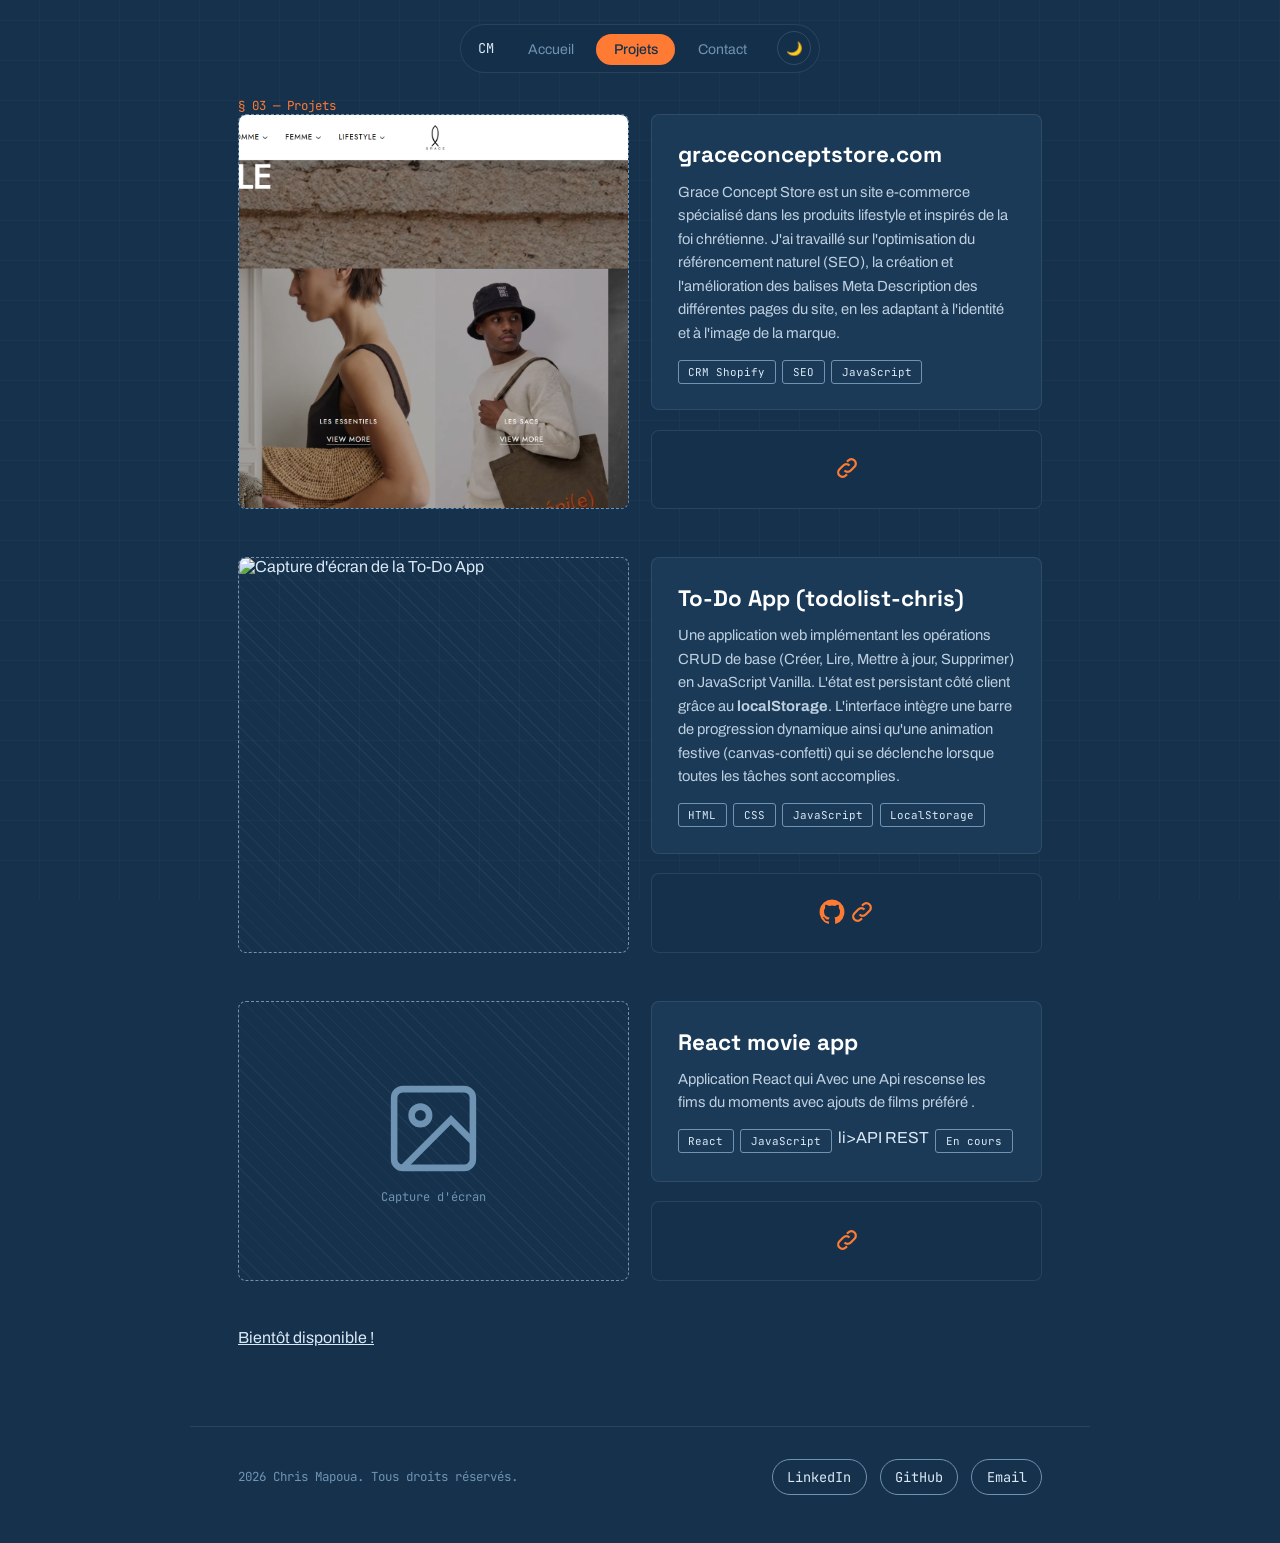
==== commit bc31afae: "Update GitHub link and add project website link" ====
--- a/projects.html
+++ b/projects.html
@@ -75,10 +75,16 @@
           </ul>
         </div>
         <div class="link-panel">
-          <!-- Lien direct vers ton dépôt GitHub -->
+          <!-- Lien direct vers ton dépôt GitHub et lien du site web  -->
           <a href="https://github.com/CHRIX162/todolist-chris" target="_blank" rel="noopener" aria-label="Voir le code sur GitHub">
             <svg viewBox="0 0 24 24" fill="currentColor" width="30" height="30" aria-hidden="true">
               <path d="M12 2a10 10 0 0 0-3.16 19.49c.5.09.68-.22.68-.48v-1.7c-2.78.6-3.37-1.34-3.37-1.34-.46-1.16-1.11-1.47-1.11-1.47-.91-.62.07-.6.07-.6 1 .07 1.53 1.03 1.53 1.03.9 1.52 2.34 1.08 2.91.83.09-.65.35-1.08.63-1.33-2.22-.25-4.56-1.11-4.56-4.94 0-1.09.39-1.98 1.03-2.68-.1-.25-.45-1.27.1-2.65 0 0 .84-.27 2.75 1.02a9.6 9.6 0 0 1 5 0c1.91-1.3 2.75-1.02 2.75-1.02.55 1.38.2 2.4.1 2.65.64.7 1.03 1.59 1.03 2.68 0 3.84-2.34 4.68-4.57 4.93.36.31.68.92.68 1.85v2.74c0 .27.18.58.69.48A10 10 0 0 0 12 2Z"/>
+            </svg>
+          </a>
+           <a href="https://todolistchrix.netlify.app/" aria-label="Voir le projet">
+            <svg viewBox="0 0 24 24" fill="none" stroke="currentColor" stroke-width="1.8" aria-hidden="true">
+              <path d="M10 14a3.5 3.5 0 0 0 5 0l3-3a3.5 3.5 0 0 0-5-5l-1 1"/>
+              <path d="M14 10a3.5 3.5 0 0 0-5 0l-3 3a3.5 3.5 0 0 0 5 5l1-1"/>
             </svg>
           </a>
         </div>
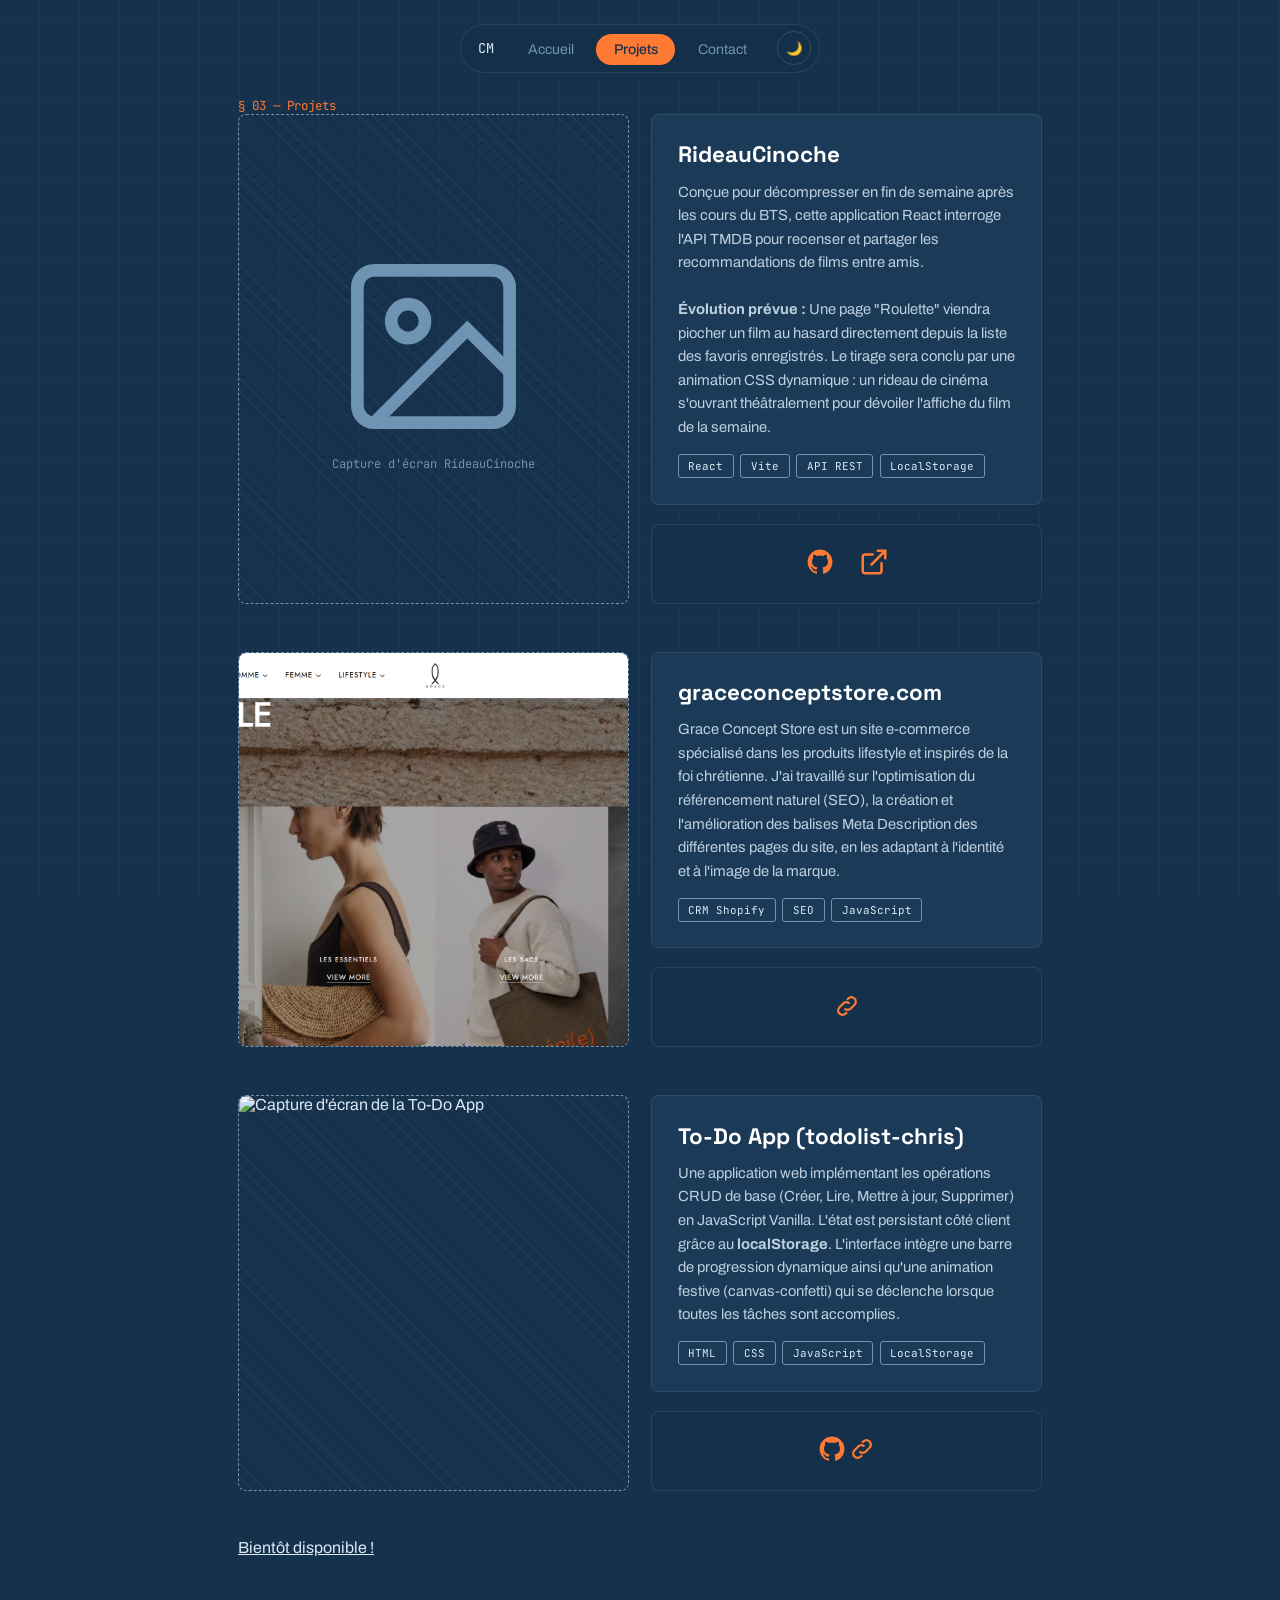
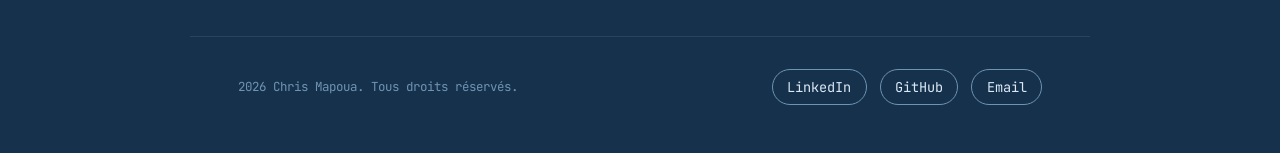
==== commit 48a474c9: "Add RideauCinoche project details Added details for the RideauCinoche project, including description" ====
--- a/projects.html
+++ b/projects.html
@@ -27,6 +27,52 @@
 
   <main>
     <span class="section-eyebrow" style="margin-top: 0;">§ 03 — Projets</span>
+
+
+     <!-- Projet 3 : RideauCinoche -->
+    <article class="project-full reveal" id="rideaucinoche">
+      <div class="shot">
+        <!-- Remplacer par l'image de l'application une fois déployée -->
+        <div class="shot-label">
+          <svg viewBox="0 0 24 24" fill="none" stroke="currentColor" stroke-width="1.5" aria-hidden="true">
+            <rect x="3" y="3" width="18" height="18" rx="2"/><circle cx="9" cy="9" r="2"/><path d="M21 15l-5-5L5 21"/>
+          </svg>
+          <span>Capture d'écran RideauCinoche</span>
+        </div>
+      </div>
+      <div class="side">
+        <div class="info-panel">
+          <h3>RideauCinoche</h3>
+          <p>
+            Conçue pour décompresser en fin de semaine après les cours du BTS, cette application React interroge l'API TMDB pour recenser et partager les recommandations de films entre amis. 
+            <br><br>
+            <strong>Évolution prévue :</strong> Une page "Roulette" viendra piocher un film au hasard directement depuis la liste des favoris enregistrés. Le tirage sera conclu par une animation CSS dynamique : un rideau de cinéma s'ouvrant théâtralement pour dévoiler l'affiche du film de la semaine.
+          </p>
+          <ul class="stack-badges">
+            <li>React</li><li>Vite</li><li>API REST</li><li>LocalStorage</li>
+          </ul>
+        </div>
+        
+        <!-- Double bouton : GitHub + Lien Live -->
+        <div class="link-panel" style="gap: 1.5rem;">
+          <!-- Lien GitHub -->
+          <a href="URL_DE_TON_GITHUB" target="_blank" rel="noopener noreferrer" aria-label="Code source sur GitHub" title="Code source">
+            <svg viewBox="0 0 24 24" width="30" height="30" fill="currentColor" aria-hidden="true">
+              <path d="M12 2a10 10 0 0 0-3.16 19.49c.5.09.68-.22.68-.48v-1.7c-2.78.6-3.37-1.34-3.37-1.34-.46-1.16-1.11-1.47-1.11-1.47-.91-.62.07-.6.07-.6 1 .07 1.53 1.03 1.53 1.03.9 1.52 2.34 1.08 2.91.83.09-.65.35-1.08.63-1.33-2.22-.25-4.56-1.11-4.56-4.94 0-1.09.39-1.98 1.03-2.68-.1-.25-.45-1.27.1-2.65 0 0 .84-.27 2.75 1.02a9.6 9.6 0 0 1 5 0c1.91-1.3 2.75-1.02 2.75-1.02.55 1.38.2 2.4.1 2.65.64.7 1.03 1.59 1.03 2.68 0 3.84-2.34 4.68-4.57 4.93.36.31.68.92.68 1.85v2.74c0 .27.18.58.69.48A10 10 0 0 0 12 2Z"/>
+            </svg>
+          </a>
+          <!-- Lien Site Live (Vercel) -->
+          <a href="URL_DE_TON_SITE_VERCEL" target="_blank" rel="noopener noreferrer" aria-label="Voir le site en direct" title="Voir le site live">
+            <svg viewBox="0 0 24 24" width="30" height="30" fill="none" stroke="currentColor" stroke-width="2" stroke-linecap="round" stroke-linejoin="round" aria-hidden="true">
+              <path d="M18 13v6a2 2 0 0 1-2 2H5a2 2 0 0 1-2-2V8a2 2 0 0 1 2-2h6"/>
+              <polyline points="15 3 21 3 21 9"/>
+              <line x1="10" y1="14" x2="21" y2="3"/>
+            </svg>
+          </a>
+        </div>
+
+      </div>
+    </article>
 
     <!-- Projet 1 : Grace Concept Store (site réel, en production) -->
     <article class="project-full reveal" id="grace">
@@ -91,36 +137,7 @@
       </div>
     </article>
 
-    <!-- Projet 3 : Séparateur de frais entre amis (en cours) -->
-    <article class="project-full reveal" id="split">
-      <div class="shot">
-        <div class="shot-label">
-          <svg viewBox="0 0 24 24" fill="none" stroke="currentColor" stroke-width="1.5" aria-hidden="true">
-            <rect x="3" y="3" width="18" height="18" rx="2"/><circle cx="9" cy="9" r="2"/><path d="M21 15l-5-5L5 21"/>
-          </svg>
-          <span>Capture d'écran</span>
-        </div>
-      </div>
-      <div class="side">
-        <div class="info-panel">
-          <h3>React movie app </h3>
-          <p>
-            Application React qui Avec une Api rescense les fims du moments avec ajouts de films préféré .
-          </p>
-          <ul class="stack-badges">
-            <li>React</li><li>JavaScript</li>li>API REST </li><li>En cours</li>
-          </ul>
-        </div>
-        <div class="link-panel">
-          <a href="#" aria-label="Voir le projet">
-            <svg viewBox="0 0 24 24" fill="none" stroke="currentColor" stroke-width="1.8" aria-hidden="true">
-              <path d="M10 14a3.5 3.5 0 0 0 5 0l3-3a3.5 3.5 0 0 0-5-5l-1 1"/>
-              <path d="M14 10a3.5 3.5 0 0 0-5 0l-3 3a3.5 3.5 0 0 0 5 5l1-1"/>
-            </svg>
-          </a>
-        </div>
-      </div>
-    </article>
+   
 
     <div class="coming-soon-link">
       <a href="#">Bientôt disponible !</a>
